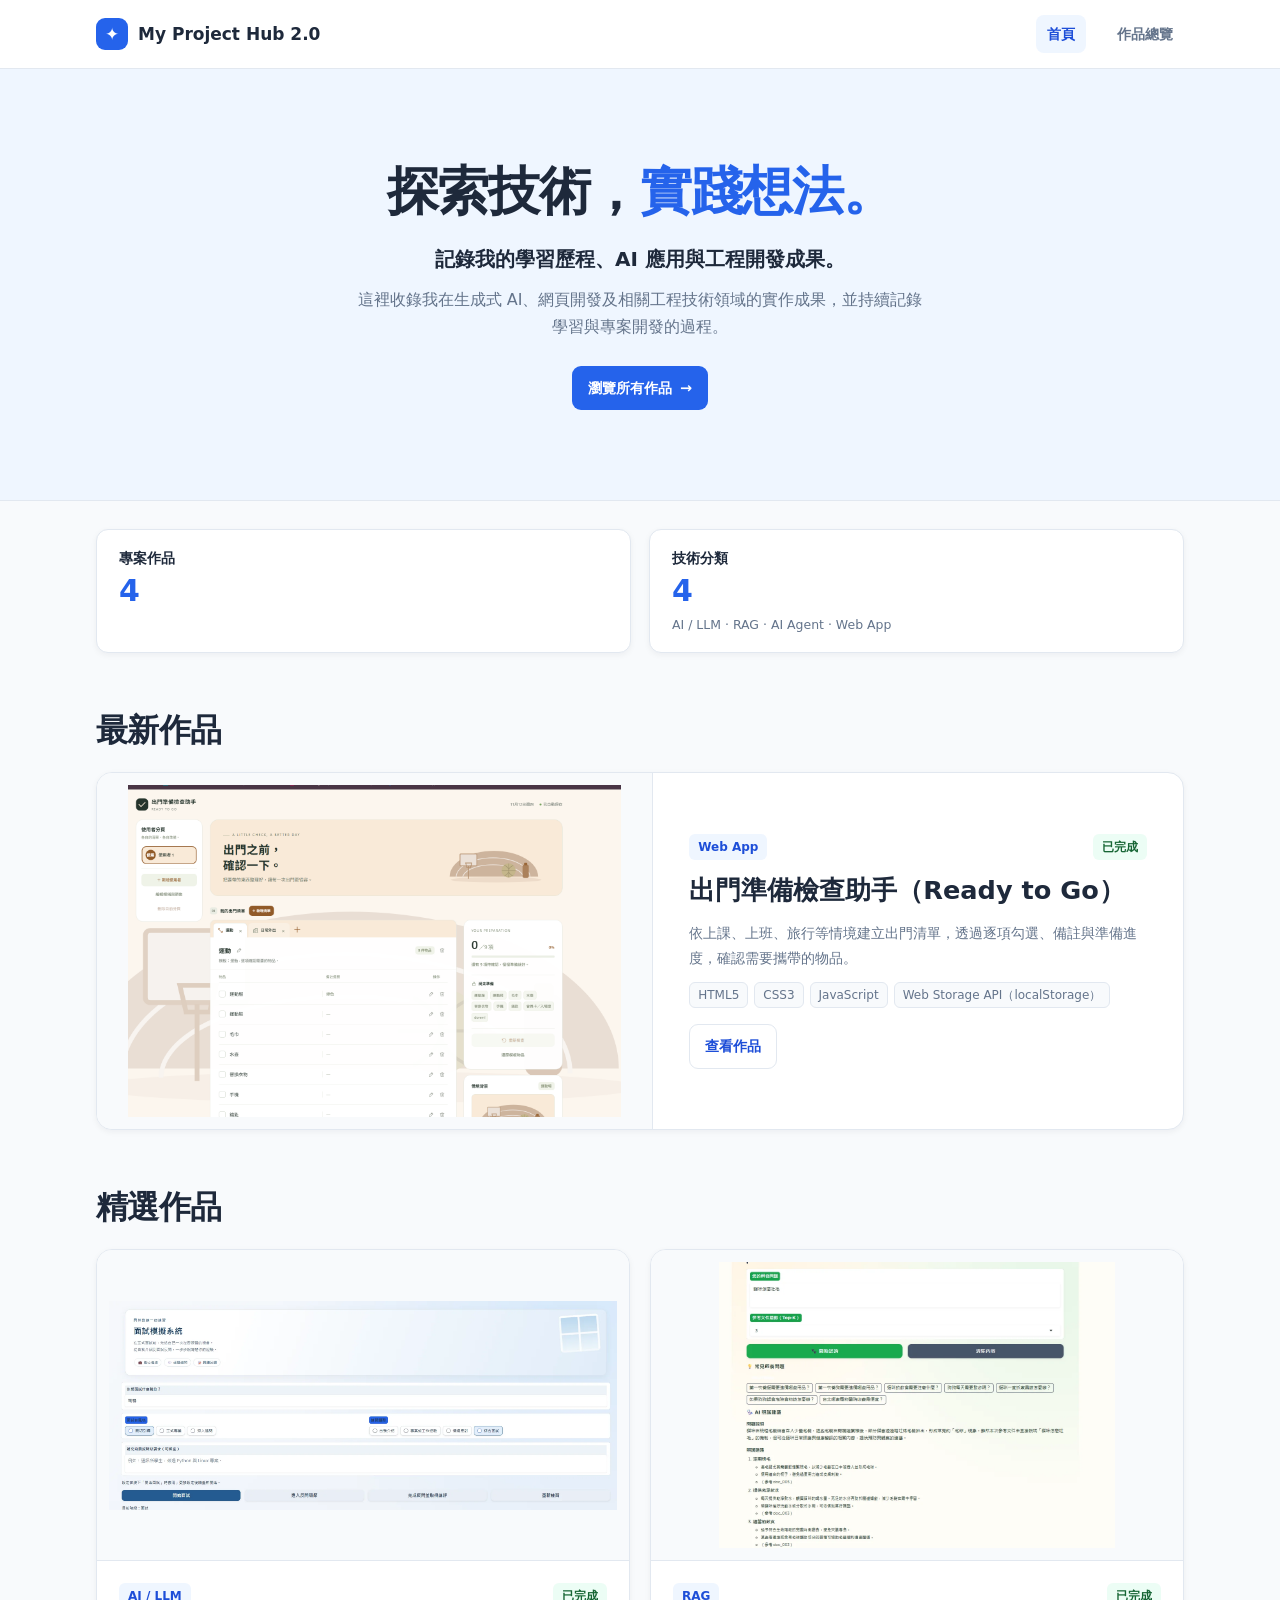
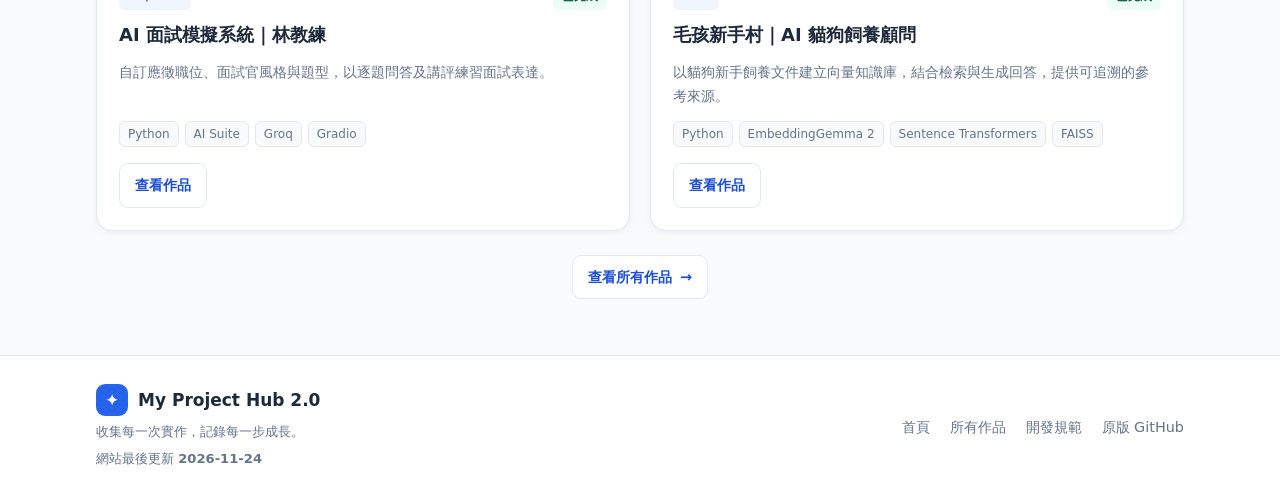
==== index.html @ e87c9694 "Initial commit: My Project Hub 2.0" ====
<!doctype html>
<html lang="zh-Hant">
<head>
  <meta charset="UTF-8">
  <meta name="viewport" content="width=device-width, initial-scale=1">
  <meta name="theme-color" content="#f8fafc">
  <meta name="description" content="記錄我的學習歷程、AI 應用與工程開發成果。">
  <title>My Project Hub 2.0｜個人專案作品展示平台</title>
  <link rel="stylesheet" href="css/style.css">
</head>
<body>
  <header class="site-header">
    <div class="container nav-content">
      <a class="brand" href="index.html"><span class="brand-icon" aria-hidden="true">✦</span> My Project Hub 2.0</a>
      <button class="menu-toggle" type="button" aria-controls="main-nav" aria-expanded="false" aria-label="開啟或收合選單">☰</button>
      <nav id="main-nav" class="nav-links" aria-label="主要導覽">
        <a href="index.html" aria-current="page" class="active">首頁</a>
        <a href="projects.html">作品總覽</a>
      </nav>
    </div>
  </header>
  <main>
    <section class="hero" aria-labelledby="hero-title">
      <div class="container hero-content">
        <h1 id="hero-title">探索技術，<span>實踐想法。</span></h1>
        <p class="hero-subtitle">記錄我的學習歷程、AI 應用與工程開發成果。</p>
        <p class="hero-intro">這裡收錄我在生成式 AI、網頁開發及相關工程技術領域的實作成果，並持續記錄學習與專案開發的過程。</p>
        <a class="btn btn-primary" href="projects.html">瀏覽所有作品 <span aria-hidden="true">→</span></a>
      </div>
    </section>

    <section class="overview container" aria-labelledby="overview-title">
      <h2 class="visually-hidden" id="overview-title">作品統計</h2>
      <div id="project-stats" aria-live="polite" aria-atomic="true">
        <dl class="stats-row">
          <div class="stat">
            <dt>專案作品</dt>
            <dd><strong id="project-count">—</strong></dd>
          </div>
          <div class="stat">
            <dt>技術分類</dt>
            <dd>
              <strong id="category-count">—</strong>
              <small id="category-list" class="category-list">正在載入分類…</small>
            </dd>
          </div>
        </dl>
      </div>
    </section>

    <section class="section home-section" aria-labelledby="latest-title">
      <div class="container">
        <div class="section-heading"><h2 id="latest-title">最新作品</h2></div>
        <div id="latest-project" aria-live="polite"><p class="loading">正在載入作品…</p></div>
      </div>
    </section>

    <section class="section home-section" id="featured" aria-labelledby="featured-title">
      <div class="container">
        <div class="section-heading"><h2 id="featured-title">精選作品</h2></div>
        <div class="cards-grid featured-grid" id="featured-projects" aria-live="polite">
          <p class="loading">正在載入作品…</p>
        </div>
        <div class="section-actions">
          <a class="btn btn-secondary" href="projects.html">查看所有作品 <span aria-hidden="true">→</span></a>
        </div>
      </div>
    </section>
  </main>
  <footer class="site-footer">
    <div class="container footer-layout">
      <div>
        <div class="brand"><span class="brand-icon" aria-hidden="true">✦</span> My Project Hub 2.0</div>
        <p>收集每一次實作，記錄每一步成長。</p>
        <p>網站最後更新 <time id="last-updated">載入中…</time></p>
      </div>
      <nav class="footer-links" aria-label="頁尾導覽">
        <a href="index.html">首頁</a>
        <a href="projects.html">所有作品</a>
        <a href="AGENTS.md">開發規範</a>
        <a href="https://github.com/davinmei/my-project-hub">原版 GitHub</a>
      </nav>
    </div>
  </footer>
  <script src="data/projects-data.js"></script>
  <script src="js/projects.js"></script>
  <script src="js/main.js"></script>
  <script src="js/site-update.js"></script>
</body>
</html>
---- css/style.css ----
:root {
  --background: #f8fafc;
  --surface: #fff;
  --accent: #2563eb;
  --accent-hover: #1d4ed8;
  --text: #1e293b;
  --muted: #64748b;
  --border: #e2e8f0;
  --soft-blue: #eff6ff;
  --radius: 12px;
  --card-radius: 16px;
  --shadow: 0 2px 6px rgb(15 23 42 / 5%);
  --shadow-hover: 0 8px 22px rgb(15 23 42 / 8%);
  --page-gutter: 26px;
  --section-space: 56px;
  --nav-height: 68px;

  font-family: "Noto Sans TC", "Microsoft JhengHei", system-ui, sans-serif;
  color: var(--text);
  background: var(--background);
}

* { box-sizing: border-box; }
body { margin: 0; line-height: 1.7; }
a { color: inherit; text-decoration: none; }
button, input { font: inherit; }
button { cursor: pointer; }
img { display: block; max-width: 100%; }

:where(a, button):focus-visible,
.search-box:focus-within {
  outline: 2px solid var(--accent);
  outline-offset: 3px;
}

.container {
  max-width: 1140px;
  margin-inline: auto;
  padding-inline: var(--page-gutter);
}

.site-header {
  position: sticky;
  top: 0;
  z-index: 10;
  background: var(--surface);
  border-bottom: 1px solid var(--border);
}

.nav-content,
.footer-layout {
  display: flex;
  align-items: center;
  justify-content: space-between;
  gap: 20px;
}

.nav-content { min-height: var(--nav-height); }

.brand {
  display: flex;
  align-items: center;
  gap: 10px;
  font-size: 1.0625rem;
  font-weight: 750;
}

.brand-icon {
  display: grid;
  width: 32px;
  height: 32px;
  flex: 0 0 32px;
  place-items: center;
  border-radius: 9px;
  background: var(--accent);
  color: var(--surface);
}

.nav-links, .footer-links {
  display: flex;
  flex-wrap: wrap;
  align-items: center;
  gap: 8px 20px;
  font-size: .9rem;
}

.nav-links a {
  padding: 7px 11px;
  border-radius: 8px;
  color: var(--muted);
  font-weight: 650;
}

.nav-links a.active, .nav-links a:hover {
  background: var(--soft-blue);
  color: var(--accent-hover);
}

.menu-toggle {
  display: none;
  width: 44px;
  height: 44px;
  border: 1px solid var(--border);
  border-radius: var(--radius);
  color: var(--text);
  background: var(--surface);
}

.btn {
  display: inline-flex;
  min-height: 44px;
  align-items: center;
  justify-content: center;
  gap: 8px;
  padding: 9px 15px;
  border: 1px solid transparent;
  border-radius: 9px;
  font-size: .9rem;
  font-weight: 700;
  transition: background-color .15s, border-color .15s;
}

.btn-primary {
  background: var(--accent);
  color: var(--surface);
}

.btn-primary:hover { background: var(--accent-hover); }

.btn-secondary {
  border-color: var(--border);
  background: var(--surface);
  color: var(--accent-hover);
}

.btn-secondary:hover {
  border-color: var(--accent);
  background: var(--soft-blue);
}

.hero, .page-hero {
  background: var(--soft-blue);
  border-bottom: 1px solid var(--border);
}

.hero { padding-block: clamp(48px, 7vw, 92px); }
.hero-content { text-align: center; }

.hero h1 {
  margin: 0;
  font-size: clamp(2rem, 5vw, 3.25rem);
  line-height: 1.25;
  letter-spacing: -.025em;
}

.hero h1 span {
  display: inline-block;
  color: var(--accent);
}

.hero-subtitle {
  margin: 18px 0 0;
  font-size: clamp(1rem, 2.4vw, 1.25rem);
  font-weight: 650;
}

.hero-intro {
  max-width: 36rem;
  margin: 10px auto 26px;
  color: var(--muted);
}

.overview { padding-top: 28px; }

.stats-row {
  display: grid;
  grid-template-columns: repeat(2, minmax(0, 1fr));
  gap: 18px;
  margin: 0;
}

.stat {
  padding: 17px 22px;
  border: 1px solid var(--border);
  border-radius: var(--radius);
  background: var(--surface);
  box-shadow: var(--shadow);
}

.stat dt { font-size: .875rem; font-weight: 650; }
.stat dd { margin: 2px 0 0; }
.stat strong {
  display: block;
  color: var(--accent);
  font-variant-numeric: tabular-nums;
  font-size: 1.875rem;
  line-height: 1.2;
}

.category-list {
  display: block;
  margin-top: 5px;
  color: var(--muted);
  font-size: .78rem;
  overflow-wrap: anywhere;
}

.section { padding-block: var(--section-space); }
.home-section {
  padding-bottom: 0;
  scroll-margin-top: calc(var(--nav-height) + 12px);
}
.home-section:last-child { padding-bottom: var(--section-space); }
.section-heading { margin-bottom: 20px; }

.section-heading h2, .page-title {
  margin: 0;
  font-size: clamp(1.55rem, 3vw, 2rem);
  line-height: 1.35;
  letter-spacing: -.02em;
}

.section-actions { margin-top: 24px; text-align: center; }

.cards-grid {
  display: grid;
  grid-template-columns: repeat(3, minmax(0, 1fr));
  gap: 20px;
}

.featured-grid { grid-template-columns: repeat(2, minmax(0, 1fr)); }

.project-card,
.toolbar,
.detail-aside {
  border: 1px solid var(--border);
  border-radius: var(--card-radius);
  background: var(--surface);
  box-shadow: var(--shadow);
}

.project-card {
  display: flex;
  min-width: 0;
  flex-direction: column;
  transition: box-shadow .18s, border-color .18s;
}

.project-card:hover {
  border-color: #bfdbfe;
  box-shadow: var(--shadow-hover);
}

.card-media {
  display: grid;
  place-items: center;
  padding: 12px;
  border-bottom: 1px solid var(--border);
  border-radius: calc(var(--card-radius) - 1px) calc(var(--card-radius) - 1px) 0 0;
  background: var(--background);
}

.card-media:focus-visible { outline-offset: -4px; }

.card-media img {
  width: 100%;
  aspect-ratio: 16 / 9;
  object-fit: contain;
}

.card-body {
  display: flex;
  min-width: 0;
  flex: 1;
  flex-direction: column;
  gap: 12px;
  padding: 22px;
  overflow-wrap: anywhere;
}

.card-meta {
  display: flex;
  flex-wrap: wrap;
  align-items: center;
  justify-content: space-between;
  gap: 8px;
}

.pill, .status {
  display: inline-block;
  padding: 3px 9px;
  border-radius: 6px;
  font-size: .75rem;
  font-weight: 700;
}

.pill { background: var(--soft-blue); color: var(--accent-hover); }
.status { background: #ecfdf5; color: #166534; }
.status.progress { background: #fffbeb; color: #92400e; }

.project-card h3 {
  margin: 0;
  font-size: 1.125rem;
  line-height: 1.45;
}

.project-card p {
  flex: 1;
  margin: 0;
  color: var(--muted);
  font-size: .9rem;
}

.tags { display: flex; flex-wrap: wrap; gap: 6px; }

.tag {
  padding: 2px 8px;
  border: 1px solid var(--border);
  border-radius: 6px;
  background: var(--background);
  color: var(--muted);
  font-size: .75rem;
  overflow-wrap: anywhere;
}

.card-action { align-self: flex-start; margin-top: 4px; }

.project-card--latest {
  display: grid;
  grid-template-columns: minmax(0, 1.05fr) minmax(0, 1fr);
}

.project-card--latest .card-media {
  border-right: 1px solid var(--border);
  border-bottom: 0;
  border-radius: calc(var(--card-radius) - 1px) 0 0 calc(var(--card-radius) - 1px);
}

.project-card--latest .card-media img { aspect-ratio: 16 / 10; }
.project-card--latest .card-body { justify-content: center; padding: clamp(20px, 3vw, 36px); }
.project-card--latest h3 { font-size: clamp(1.2rem, 2.4vw, 1.6rem); }
.project-card--latest p { flex: initial; }

.page-hero { padding-block: 42px 34px; }
.page-intro { margin: 8px 0 0; color: var(--muted); }
.project-list { padding-top: 34px; }
.toolbar { padding: 18px; margin-bottom: 20px; }

.search-box {
  display: flex;
  align-items: center;
  gap: 9px;
  padding-inline: 14px;
  border: 1px solid var(--border);
  border-radius: var(--radius);
  background: var(--background);
}

.search-box input {
  min-width: 0;
  width: 100%;
  padding: 11px 0;
  border: 0;
  outline: 0;
  background: transparent;
  color: var(--text);
}

.filter-row { display: flex; flex-wrap: wrap; gap: 8px; margin-top: 14px; }

.filter-button {
  padding: 7px 12px;
  border: 1px solid var(--border);
  border-radius: 8px;
  background: var(--surface);
  color: var(--text);
  font-size: .85rem;
  font-weight: 650;
}

.filter-button:hover { background: var(--soft-blue); }
.filter-button.active { border-color: var(--accent); background: var(--accent); color: var(--surface); }
.results-count { margin: 0 0 18px; color: var(--muted); font-size: .875rem; }

.loading, .empty-state { grid-column: 1 / -1; color: var(--muted); }
.loading { padding-block: 16px; }

.empty-state {
  margin-block: 12px;
  padding: 28px 18px;
  border: 1px dashed var(--border);
  border-radius: var(--radius);
  background: var(--surface);
  text-align: center;
}

.detail-head { padding-block: 36px 26px; }
.breadcrumb { margin-bottom: 18px; font-size: .875rem; }
.breadcrumb a { color: var(--accent-hover); }

.detail-head h1 {
  margin: 12px 0;
  font-size: clamp(1.75rem, 4vw, 2.75rem);
  line-height: 1.35;
  letter-spacing: -.025em;
}

.detail-head p { max-width: 48rem; margin: 0; color: var(--muted); }
.detail-cover {
  overflow: hidden;
  border: 1px solid var(--border);
  border-radius: var(--card-radius);
  background: var(--surface);
}
.detail-cover img { width: 100%; max-height: 450px; object-fit: contain; }
.image-notice { padding: 10px 15px; background: var(--soft-blue); color: var(--text); font-size: .8rem; }

.detail-columns {
  display: grid;
  grid-template-columns: minmax(0, 1fr) 275px;
  align-items: start;
  gap: 32px;
  padding-block: 32px var(--section-space);
}

.detail-section + .detail-section { margin-top: 30px; }
.detail-section h2 { margin: 0 0 10px; font-size: 1.25rem; }
.detail-section p { margin: 0; color: var(--muted); line-height: 1.85; white-space: pre-wrap; }
.feature-list { padding-inline-start: 22px; margin: 0; color: var(--muted); }
.feature-list li + li { margin-top: 8px; }
.feature-list li::marker { color: var(--accent); }

.detail-aside {
  position: sticky;
  top: calc(var(--nav-height) + 18px);
  padding: 20px;
}

.aside-label { margin-bottom: 8px; color: var(--muted); font-size: .85rem; }
.aside-block, .aside-actions { margin-top: 14px; }
.aside-block .tags { margin-top: 7px; }
.aside-actions { display: grid; gap: 9px; }

.project-availability {
  padding: 13px;
  border: 1px solid var(--border);
  border-radius: var(--radius);
  background: var(--soft-blue);
  font-size: .85rem;
}

.project-availability p { margin: 5px 0 0; color: var(--muted); }

.site-footer {
  padding-block: 28px;
  border-top: 1px solid var(--border);
  background: var(--surface);
}

.site-footer p { margin: 5px 0 0; font-size: .82rem; color: var(--muted); }
.site-footer time { font-weight: 650; }
.footer-links { color: var(--muted); }
.footer-links a:hover, .breadcrumb a:hover { text-decoration: underline; text-underline-offset: 3px; }

.visually-hidden {
  position: absolute;
  width: 1px;
  height: 1px;
  padding: 0;
  margin: -1px;
  overflow: hidden;
  clip-path: inset(50%);
  white-space: nowrap;
  border: 0;
}

@media (max-width: 850px) {
  .cards-grid { grid-template-columns: repeat(2, minmax(0, 1fr)); }
  .detail-columns { grid-template-columns: minmax(0, 1fr); gap: 24px; }
  .detail-aside { position: static; order: -1; }
}

@media (max-width: 600px) {
  :root {
    --page-gutter: 18px;
    --section-space: 42px;
    --nav-height: 60px;
  }

  .menu-toggle { display: block; }

  .nav-links {
    position: absolute;
    inset: 100% 0 auto;
    display: none;
    align-items: stretch;
    flex-direction: column;
    gap: 4px;
    padding: 8px var(--page-gutter) 14px;
    border-bottom: 1px solid var(--border);
    background: var(--surface);
  }

  .nav-links.open { display: flex; }
  .nav-links a { padding-block: 9px; }
  .stats-row { gap: 10px; }
  .stat { padding: 12px; }
  .stat strong { font-size: 1.5rem; }
  .cards-grid, .project-card--latest { grid-template-columns: minmax(0, 1fr); }
  .card-body { padding: 17px; }

  .project-card--latest .card-media {
    border-right: 0;
    border-bottom: 1px solid var(--border);
    border-radius: calc(var(--card-radius) - 1px) calc(var(--card-radius) - 1px) 0 0;
  }

  .page-hero { padding-block: 32px 24px; }
  .footer-layout { flex-direction: column; align-items: flex-start; }
}

@media (prefers-reduced-motion: reduce) {
  .btn, .project-card { transition: none; }
}
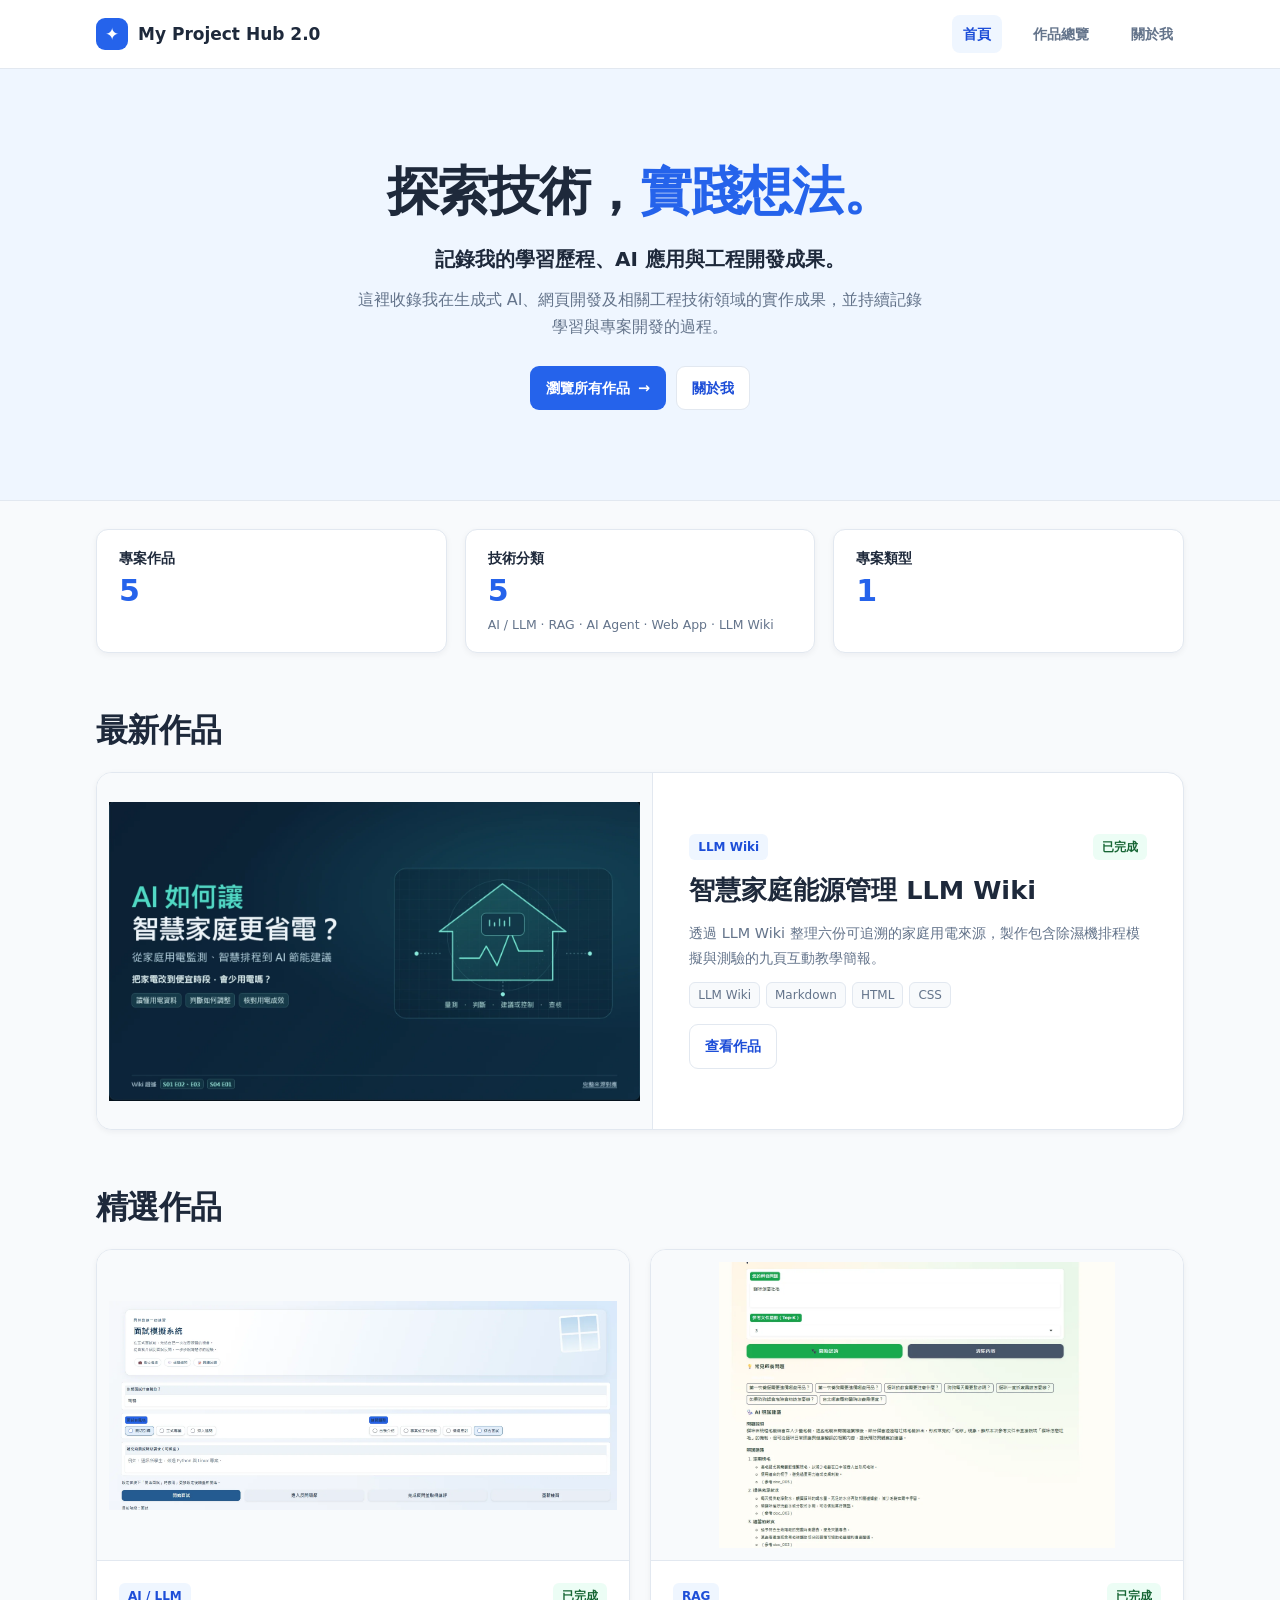
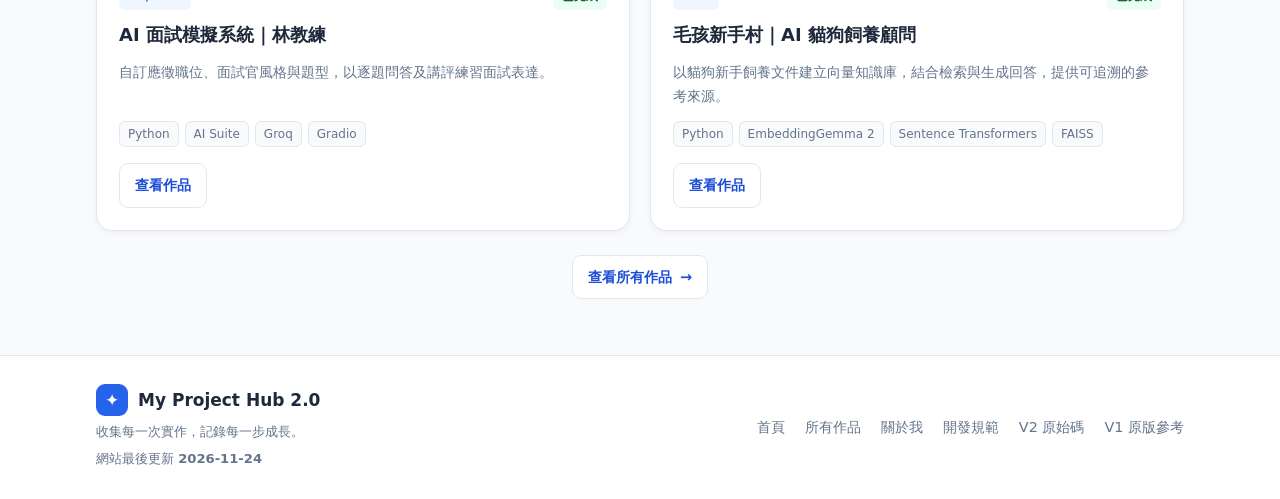
==== commit fbdc605d: "Release My Project Hub 2.0: portfolio upgrade, LLM Wiki and automated validation" ====
--- a/index.html
+++ b/index.html
@@ -16,6 +16,7 @@
       <nav id="main-nav" class="nav-links" aria-label="主要導覽">
         <a href="index.html" aria-current="page" class="active">首頁</a>
         <a href="projects.html">作品總覽</a>
+        <a href="about.html">關於我</a>
       </nav>
     </div>
   </header>
@@ -25,7 +26,10 @@
         <h1 id="hero-title">探索技術，<span>實踐想法。</span></h1>
         <p class="hero-subtitle">記錄我的學習歷程、AI 應用與工程開發成果。</p>
         <p class="hero-intro">這裡收錄我在生成式 AI、網頁開發及相關工程技術領域的實作成果，並持續記錄學習與專案開發的過程。</p>
-        <a class="btn btn-primary" href="projects.html">瀏覽所有作品 <span aria-hidden="true">→</span></a>
+        <div class="page-actions">
+          <a class="btn btn-primary" href="projects.html">瀏覽所有作品 <span aria-hidden="true">→</span></a>
+          <a class="btn btn-secondary" href="about.html">關於我</a>
+        </div>
       </div>
     </section>
 
@@ -43,6 +47,10 @@
               <strong id="category-count">—</strong>
               <small id="category-list" class="category-list">正在載入分類…</small>
             </dd>
+          </div>
+          <div class="stat">
+            <dt>專案類型</dt>
+            <dd><strong id="type-count">—</strong></dd>
           </div>
         </dl>
       </div>
@@ -77,12 +85,15 @@
       <nav class="footer-links" aria-label="頁尾導覽">
         <a href="index.html">首頁</a>
         <a href="projects.html">所有作品</a>
+        <a href="about.html">關於我</a>
         <a href="AGENTS.md">開發規範</a>
-        <a href="https://github.com/davinmei/my-project-hub">原版 GitHub</a>
+        <a href="https://github.com/davinmei/my-project-hub-v2">V2 原始碼</a>
+        <a href="https://github.com/davinmei/my-project-hub">V1 原版參考</a>
       </nav>
     </div>
   </footer>
   <script src="data/projects-data.js"></script>
+  <script src="js/site-data.js"></script>
   <script src="js/projects.js"></script>
   <script src="js/main.js"></script>
   <script src="js/site-update.js"></script>
--- a/css/style.css
+++ b/css/style.css
@@ -23,11 +23,11 @@
 * { box-sizing: border-box; }
 body { margin: 0; line-height: 1.7; }
 a { color: inherit; text-decoration: none; }
-button, input { font: inherit; }
+button, input, select { font: inherit; }
 button { cursor: pointer; }
 img { display: block; max-width: 100%; }
 
-:where(a, button):focus-visible,
+:where(a, button, select):focus-visible,
 .search-box:focus-within {
   outline: 2px solid var(--accent);
   outline-offset: 3px;
@@ -145,6 +145,13 @@
 
 .hero { padding-block: clamp(48px, 7vw, 92px); }
 .hero-content { text-align: center; }
+.hero-content .page-actions { justify-content: center; }
+
+.page-actions {
+  display: flex;
+  flex-wrap: wrap;
+  gap: 10px;
+}
 
 .hero h1 {
   margin: 0;
@@ -174,7 +181,7 @@
 
 .stats-row {
   display: grid;
-  grid-template-columns: repeat(2, minmax(0, 1fr));
+  grid-template-columns: repeat(3, minmax(0, 1fr));
   gap: 18px;
   margin: 0;
 }
@@ -232,7 +239,7 @@
 
 .project-card,
 .toolbar,
-.detail-aside {
+.about-card {
   border: 1px solid var(--border);
   border-radius: var(--card-radius);
   background: var(--surface);
@@ -294,6 +301,12 @@
   font-weight: 700;
 }
 
+.card-project-info {
+  flex-basis: 100%;
+  color: var(--muted);
+  font-size: .82rem;
+}
+
 .pill { background: var(--soft-blue); color: var(--accent-hover); }
 .status { background: #ecfdf5; color: #166534; }
 .status.progress { background: #fffbeb; color: #92400e; }
@@ -343,6 +356,39 @@
 
 .page-hero { padding-block: 42px 34px; }
 .page-intro { margin: 8px 0 0; color: var(--muted); }
+
+.about-subtitle,
+.about-role-en,
+.about-secondary,
+.about-intro { color: var(--muted); }
+
+.about-subtitle { margin: 2px 0 0; }
+.about-role { margin: 20px 0 0; font-size: 1.125rem; font-weight: 700; }
+.about-role-en { margin: 2px 0 0; }
+.about-intro { max-width: 46rem; margin: 12px 0 0; }
+.page-hero .page-actions, .about-card .page-actions { margin-top: 18px; }
+
+.about-section + .about-section { margin-top: clamp(30px, 5vw, 56px); }
+
+.about-grid {
+  display: grid;
+  grid-template-columns: repeat(2, minmax(0, 1fr));
+  gap: 16px;
+}
+
+.about-grid--skills { grid-template-columns: repeat(4, minmax(0, 1fr)); }
+.about-grid--interests { grid-template-columns: repeat(3, minmax(0, 1fr)); }
+
+.about-card {
+  min-width: 0;
+  padding: clamp(16px, 2.5vw, 24px);
+  overflow-wrap: anywhere;
+}
+
+.about-card h3 { margin: 0 0 8px; font-size: 1.05rem; line-height: 1.4; }
+.about-card p { margin: 0; }
+.about-card p + p { margin-top: 6px; }
+.about-card .tag { font-size: .8125rem; }
 .project-list { padding-top: 34px; }
 .toolbar { padding: 18px; margin-bottom: 20px; }
 
@@ -366,20 +412,33 @@
   color: var(--text);
 }
 
-.filter-row { display: flex; flex-wrap: wrap; gap: 8px; margin-top: 14px; }
-
-.filter-button {
-  padding: 7px 12px;
-  border: 1px solid var(--border);
-  border-radius: 8px;
-  background: var(--surface);
-  color: var(--text);
+.filter-row {
+  display: grid;
+  grid-template-columns: repeat(3, minmax(0, 1fr)) auto;
+  align-items: end;
+  gap: 12px;
+  margin-top: 14px;
+}
+
+.filter-row label {
+  display: grid;
+  min-width: 0;
+  gap: 4px;
   font-size: .85rem;
   font-weight: 650;
 }
 
-.filter-button:hover { background: var(--soft-blue); }
-.filter-button.active { border-color: var(--accent); background: var(--accent); color: var(--surface); }
+.filter-row select {
+  width: 100%;
+  min-height: 44px;
+  padding: 8px;
+  border: 1px solid var(--border);
+  border-radius: 9px;
+  color: var(--text);
+  background: var(--surface);
+}
+
+#all-projects { grid-auto-rows: 1fr; }
 .results-count { margin: 0 0 18px; color: var(--muted); font-size: .875rem; }
 
 .loading, .empty-state { grid-column: 1 / -1; color: var(--muted); }
@@ -406,50 +465,111 @@
 }
 
 .detail-head p { max-width: 48rem; margin: 0; color: var(--muted); }
-.detail-cover {
+
+.detail-meta {
+  display: flex;
+  flex-wrap: wrap;
+  gap: 12px 24px;
+  margin: 0 0 16px;
+}
+
+.detail-meta dt { color: var(--muted); font-size: .78rem; }
+.detail-meta dd { margin: 2px 0 0; font-size: .9rem; font-weight: 650; }
+
+.detail-cover, .detail-figure {
+  margin: 0;
   overflow: hidden;
   border: 1px solid var(--border);
   border-radius: var(--card-radius);
   background: var(--surface);
 }
-.detail-cover img { width: 100%; max-height: 450px; object-fit: contain; }
-.image-notice { padding: 10px 15px; background: var(--soft-blue); color: var(--text); font-size: .8rem; }
-
-.detail-columns {
-  display: grid;
-  grid-template-columns: minmax(0, 1fr) 275px;
-  align-items: start;
-  gap: 32px;
+
+.detail-cover img, .detail-figure img {
+  width: 100%;
+  max-height: 450px;
+  object-fit: contain;
+}
+
+.image-notice {
+  padding: 10px 15px;
+  background: var(--soft-blue);
+  color: var(--text);
+  font-size: .8rem;
+}
+
+.detail-content {
+  max-width: 56rem;
+  margin-inline: auto;
   padding-block: 32px var(--section-space);
-}
-
-.detail-section + .detail-section { margin-top: 30px; }
+  overflow-wrap: anywhere;
+}
+
+.detail-content:empty { display: none; }
+
+.detail-section + .detail-section {
+  margin-top: 24px;
+  padding-top: 24px;
+  border-top: 1px solid var(--border);
+}
+
 .detail-section h2 { margin: 0 0 10px; font-size: 1.25rem; }
 .detail-section p { margin: 0; color: var(--muted); line-height: 1.85; white-space: pre-wrap; }
 .feature-list { padding-inline-start: 22px; margin: 0; color: var(--muted); }
 .feature-list li + li { margin-top: 8px; }
 .feature-list li::marker { color: var(--accent); }
 
-.detail-aside {
-  position: sticky;
-  top: calc(var(--nav-height) + 18px);
-  padding: 20px;
-}
-
-.aside-label { margin-bottom: 8px; color: var(--muted); font-size: .85rem; }
-.aside-block, .aside-actions { margin-top: 14px; }
-.aside-block .tags { margin-top: 7px; }
-.aside-actions { display: grid; gap: 9px; }
-
-.project-availability {
-  padding: 13px;
-  border: 1px solid var(--border);
-  border-radius: var(--radius);
-  background: var(--soft-blue);
+.detail-gallery {
+  display: grid;
+  grid-template-columns: repeat(auto-fit, minmax(min(100%, 16rem), 1fr));
+  gap: 16px;
+}
+
+.detail-gallery img { aspect-ratio: 16 / 10; }
+
+.image-preview {
+  display: block;
+  width: 100%;
+  padding: 0;
+  border: 0;
+  color: var(--accent-hover);
+  background: var(--surface);
+}
+
+.image-preview:focus-visible { outline-offset: -4px; }
+
+.image-zoom {
+  display: block;
+  padding: 9px 12px;
+  border-top: 1px solid var(--border);
   font-size: .85rem;
-}
-
-.project-availability p { margin: 5px 0 0; color: var(--muted); }
+  font-weight: 650;
+}
+
+.image-preview:hover .image-zoom { background: var(--soft-blue); }
+
+.image-dialog {
+  width: min(calc(100% - 24px), 64rem);
+  max-width: none;
+  max-height: calc(100% - 24px);
+  padding: 12px;
+  border: 1px solid var(--border);
+  border-radius: var(--card-radius);
+  color: var(--text);
+  background: var(--surface);
+}
+
+.image-dialog::backdrop { background: rgb(15 23 42 / 72%); }
+.image-dialog-actions { display: flex; justify-content: flex-end; margin-bottom: 10px; }
+.image-dialog img { max-height: calc(100dvh - 105px); margin-inline: auto; object-fit: contain; }
+
+.detail-links {
+  display: flex;
+  flex-wrap: wrap;
+  gap: 8px;
+  padding: 0;
+  margin: 0;
+  list-style: none;
+}
 
 .site-footer {
   padding-block: 28px;
@@ -476,8 +596,7 @@
 
 @media (max-width: 850px) {
   .cards-grid { grid-template-columns: repeat(2, minmax(0, 1fr)); }
-  .detail-columns { grid-template-columns: minmax(0, 1fr); gap: 24px; }
-  .detail-aside { position: static; order: -1; }
+  .filter-row, .about-grid--skills { grid-template-columns: repeat(2, minmax(0, 1fr)); }
 }
 
 @media (max-width: 600px) {
@@ -503,10 +622,12 @@
 
   .nav-links.open { display: flex; }
   .nav-links a { padding-block: 9px; }
-  .stats-row { gap: 10px; }
-  .stat { padding: 12px; }
+  .stats-row { gap: 8px; }
+  .stat { padding: 10px 8px; }
+  .stat dt { font-size: .8rem; }
   .stat strong { font-size: 1.5rem; }
-  .cards-grid, .project-card--latest { grid-template-columns: minmax(0, 1fr); }
+  .cards-grid, .project-card--latest, .about-grid { grid-template-columns: minmax(0, 1fr); }
+  #all-projects { grid-auto-rows: auto; }
   .card-body { padding: 17px; }
 
   .project-card--latest .card-media {
